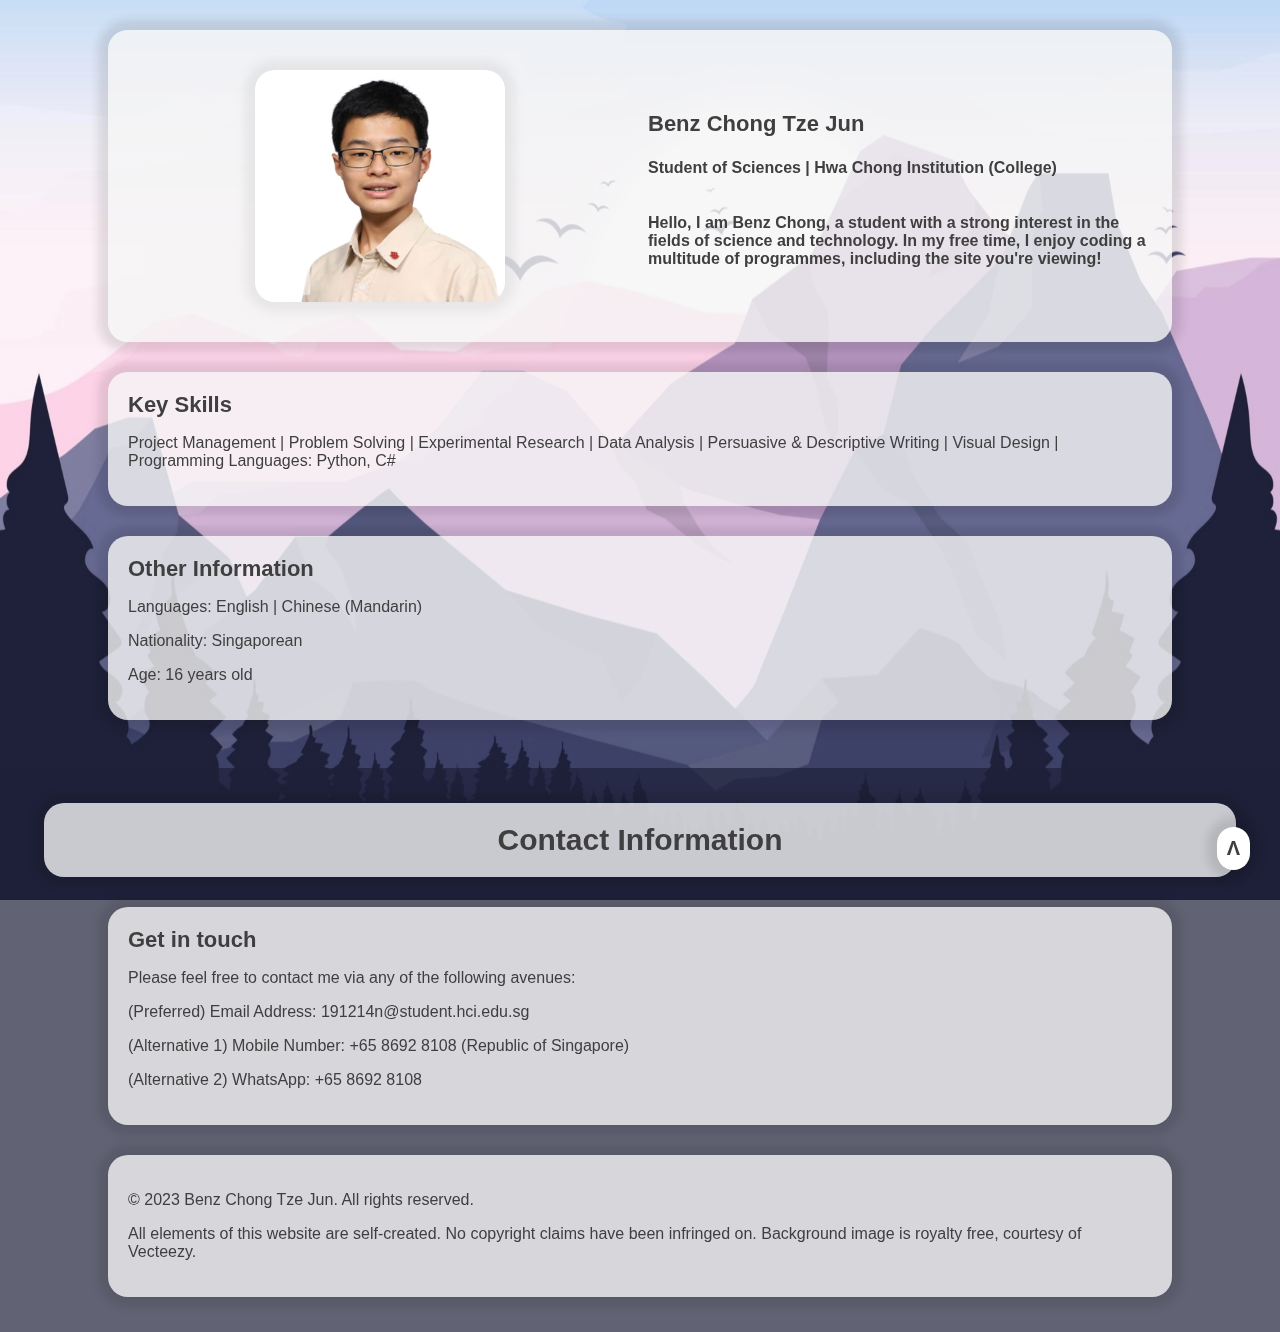
==== index.html @ c6d75299 "html" ====
<!DOCTYPE HTML>

<html>
<head>
    <link rel="stylesheet" type="text/css" href="./css/0generic.css">
    <link rel="stylesheet" type="text/css" href="./css/1titlebar.css">
    <link rel="stylesheet" type="text/css" href="./css/2cards.css">
    <link rel="stylesheet" type="text/css" href="./css/3content.css">
    <meta name="viewport" content="width=device-width">
    <title>
        Portfolio Homepage
    </title>
    <script src="./javascript/scripts.js"></script>
    <link rel="icon" type="./image/x-icon" href="./images/Website_Icon_32.png">
</head>
<body class="EntirePage">
    <img src="./images/page_background.webp" class="PageBackground">

    <?php include_once "titlebar.php"; ?>

    <div class="Card">
        <div class="Columnising">
            <img class="CardImage Columnised" src="./images/Resume_Image.jpg">
            <div class="Columnised">
                <p class="CardImageCaption">Benz Chong Tze Jun</p>
                <p class="CardImageCaption2">Student of Sciences | Hwa Chong Institution (College)</p>
                <p class="TinySeparator">&nbsp</p>
                <p class="CardImageCaption2">Hello, I am Benz Chong, a student with a strong interest in the fields of science and technology.
                    In my free time, I enjoy coding a multitude of programmes, including the site you're viewing!</p>
            </div>
        </div>
    </div>

    <div class="Card">
        <text class="CardTitle">Key Skills</text>
        <p class="CardContent">Project Management | Problem Solving | Experimental Research | Data Analysis | Persuasive & Descriptive Writing | Visual Design | Programming Languages: Python, C#</p>
    </div>

    <div class="Card">
        <text class="CardTitle">Other Information</text>
        <p class="CardContent">Languages: English | Chinese (Mandarin)</p>
        <p class="CardContent">Nationality: Singaporean</p>
        <p class="CardContent">Age: 16 years old</p>
    </div>

    <br>
    <div class="BottomBox">
        <div class="CardMega">Contact Information</div>
        <div class="Card">
            <text class="CardTitle">Get in touch</text>
            <p class="CardContent">Please feel free to contact me via any of the following avenues:</p>
            <p class="CardContent">(Preferred) Email Address: 191214n@student.hci.edu.sg</p>
            <p class="CardContent">(Alternative 1) Mobile Number: +65 8692 8108 (Republic of Singapore)</p>
            <p class="CardContent">(Alternative 2) WhatsApp: +65 8692 8108</p>
        </div>

        <div class="Card">
            <p class="CardContent">© 2023 Benz Chong Tze Jun. All rights reserved.</p>
            <p class="CardContent">All elements of this website are self-created.
            No copyright claims have been infringed on.
            Background image is royalty free, courtesy of Vecteezy.</p>
        </div>
    </div>

    <button class="SnapToTop" onclick="snapToTop()" type="button">Ʌ</button>
</body>
</html>
---- css/0generic.css ----
*, html {
    scroll-behavior: smooth !important;
}


iframe {
    width: 100%;
    position: fixed;
    top: 0;

    z-index: 1;
}



.EntirePage {
    /*background-color: rgb(255, 245, 255);
    background-image: url('/images/page_background.webp');
    background-repeat: repeat;
    background-attachment: fixed;*/
    margin: 0;
}
.PageBackground {
    position: fixed;
    top: 0;
    width: 100%;
    height: 100%;
    z-index: -999;
}
.Separator {
    font-size: 30px;
}
.TinySeparator {
    font-size: 5px;
}



.BottomBox {
    background: rgba(30,33,57,0.7);

    padding-top: 5px;
    padding-bottom: 5px;
}



.SnapToTop {
    background-color: white;
    font: bold 20px Segoe UI, -apple-system, Sans-Serif;
    color: #3F3F3F;
    position: fixed;
    bottom: 0;
    right: 0;
    border-radius: 50px;

    border: none;
    box-shadow: 0px 0px 10px 10px rgba(0,0,0,0.1);
    margin: 30px;
    padding: 10px;

    transition-duration: 0.4s;
}
.SnapToTop:hover{
    background-color: #3F3F3F;
    color: white;
    cursor: pointer;
    scale: 1.35;
}
---- css/1titlebar.css ----
@media only screen and (max-width: 1000px) {
    .MenuButtonWrapper {
        display: none !important;
    }
    .HamburgerButtonWrapper {
        display: inline !important;
    }
}

.Hamburger {
    background-color: rgba(245, 245, 245, 0.8);
    padding: 30px;
    box-shadow: 0px 0px 10px 10px rgba(0,0,0,0.1);
    border-radius: 20px;
    transition-duration: 0.4s;

    position: fixed;
    top: 80px;
    right: -75%;
    display: inline;

    z-index: 999;
}

.Hamburger.active {
    right: 10px;
}

.BlockEverything {
    position: fixed;
    height: 100%;
    width: 100%;
    z-index: 998;
    background-color: rgba(0,0,0,0.5);
    display: none;
    opacity: 0;
    transition-duration: 0.4s;
}

.BlockEverything.active {
    display: inline;
    opacity: 1;
}

.HamburgerMenuButton {
    margin-top: 10px;
    margin-bottom: 10px;
}

.HamburgerIcon {
    padding-left: 15px !important;
    padding-right: 15px !important;
}

.TitleBarAligner {
    height: 70px;
}
.TitleBar {
    background: rgba(210, 210, 215,0.6);
    backdrop-filter: blur(3px);
    text-align: center;
    height: 70px;
    width: 100%;
    box-shadow: 0px 0px 10px 10px rgba(0,0,0,0.1);

    position: fixed;
    top: 0;

    z-index: 1;
}
.Title {
    padding-top: 12px;
    padding-bottom: 12px;
    padding-right: 30px;
    padding-left: 30px;
    border-radius: 50px;

    background-color: white;
    box-shadow: 0px 0px 10px 10px rgba(0,0,0,0.1);

    font-family: Segoe UI, -apple-system, Sans-Serif;
    font-size: 24px;
    color: #3F3F3F;
    text-align: center;

    justify-content: center;

    transition-duration: 0.4s;

    position: fixed;
    top: 8px;
    left: 10px;
}
.Title:hover{
    scale: 1.05
}
.MenuButtonWrapper {
    position: fixed;
    display: inline;
    top: 12px;
    right: 10px;
}
.HamburgerButtonWrapper {
    position: fixed;
    display: none;
    top: 12px;
    right: 10px;
}
.MenuButton {
    padding-top: 10px;
    padding-bottom: 10px;
    padding-right: 20px;
    padding-left: 20px;
    display: inline-block;
    border-radius: 50px;

    background-color: white;
    border: none;
    box-shadow: 0px 0px 5px 5px rgba(0,0,0,0.1);
    margin-left: 5px;
    margin-right: 5px;

    font-family: Segoe UI, -apple-system, Sans-Serif;
    font-size: 18px;
    font-weight: 500 !important;
    color: #3F3F3F;
    text-align: center;

    justify-content: center;

    transition-duration: 0.4s;
}
.MenuButtonSelected{
    padding-top: 10px;
    padding-bottom: 10px;
    padding-right: 20px;
    padding-left: 20px;
    display: inline-block;
    border-radius: 50px;

    background-color: white;
    border: none;
    box-shadow: 0px 0px 5px 5px rgba(0,0,0,0.1);
    margin-left: 5px;
    margin-right: 5px;

    font-family: Segoe UI, -apple-system, Sans-Serif;
    font-size: 18px;
    font-weight: 500 !important;
    color: #3F3F3F;
    text-align: center;

    justify-content: center;

    transition-duration: 0.4s;

    background-color: #3F3F3F;
    color: white;
}
.MenuButton:hover{
    background-color: #3F3F3F;
    color: white;
    cursor: pointer;
    scale: 1.15;
}
.MenuButtonSelected:hover{
    background-color: #3F3F3F;
    color: white;
    cursor: pointer;
    scale: 1.15;
}
---- css/2cards.css ----
.Columnising {
    display: grid;
    grid-template-columns: 1fr;
    gap: 1rem;
}

@media only screen and (min-width: 800px) {
    .Columnising {
        grid-template-columns: 1fr 1fr;
    }
    .Columnised {
        margin-top: auto;
        margin-bottom: auto;
    }
    .Columnised > p {
        text-align: left !important;
    }
    .CardImage {
        margin-bottom: 20px !important;
    }
}

.IconLeftTextRightDisplay {
    display: grid;
    grid-template-columns: 1fr 6fr;
}

@media only screen and (max-width: 1000px) {
    .IconLeftTextRightDisplay {
        grid-template-columns: 1fr 5fr;
    }
}

@media only screen and (max-width: 850px) {
    .IconLeftTextRightDisplay {
        grid-template-columns: 1fr 3fr;
    }
}

@media only screen and (max-width: 700px) {
    .IconLeftTextRightDisplay {
        grid-template-columns: 1fr 2fr;
    }
}

@media only screen and (max-width: 600px) {
    .IconLeftTextRightDisplay {
        grid-template-columns: 1fr;
    }
    .LeftIcon {
        width: 60% !important;
    }
}

.LeftIcon {
    width: 95%;
    min-height: 70%;
}


.Card {
    background-color: rgba(245, 245, 245, 0.8);
    padding: 20px;
    box-shadow: 0px 0px 10px 10px rgba(0,0,0,0.1);
    margin-left: auto;
    margin-right: auto;
    margin-top: 30px;
    margin-bottom: 30px;
    width: 80%;
    border-radius: 20px;
    transition-duration: 0.4s;
}
.CardLink:hover {
    cursor: pointer;
    background-color: rgba(255, 245, 255, 1.0);
    scale: 1.05;
}
.CardMega{
    background-color: rgba(245, 245, 245, 0.8);
    padding: 20px;
    box-shadow: 0px 0px 10px 10px rgba(0,0,0,0.1);
    width: 800px;
    margin-left: auto;
    margin-right: auto;
    margin-top: 30px;
    margin-bottom: 30px;
    width: 90%;
    border-radius: 20px;

    font: bold 30px Segoe UI, -apple-system, Sans-Serif;
    color: #3F3F3F;
    text-align: center;

    z-index: 1
}
---- css/3content.css ----
.CardIcon {
    height: 100px;
    max-width: 100%;
}
.TinyIcon {
    height: 15px;
}
.CardTitle {
    font: bold 22px Segoe UI, -apple-system, Sans-Serif;
    color: #3F3F3F
}
.CardHumongousTitle {
    font: bold 100px Monospace;
    color: #3F3F3F
}
.CardSubheader{
    font: bold 18px Segoe UI, -apple-system, Sans-Serif;
    text-decoration: underline;
    color: #3F3F3F
}
.CardContent {
    font: 16px Segoe UI, -apple-system, Sans-Serif;
    font-weight: 500;
    color: #3F3F3F
}
.CardImage {
    display: block;
    margin-top: 20px;
    margin-bottom: 0px;
    margin-left: auto;
    margin-right: auto;
    width: 60%;
    max-width: 250px;
    box-shadow: 0px 0px 10px 10px rgba(200,200,200,0.3);
    border-radius: 20px;
}
.CardImageCaption {
    text-align: center;
    font: bold 22px Segoe UI, -apple-system, Sans-Serif;
    color: #3F3F3F;
}
.CardImageCaption2 {
    text-align: center;
    font: 16px Segoe UI, -apple-system, Sans-Serif;
    font-weight: 600;
    color: #3F3F3F;
}
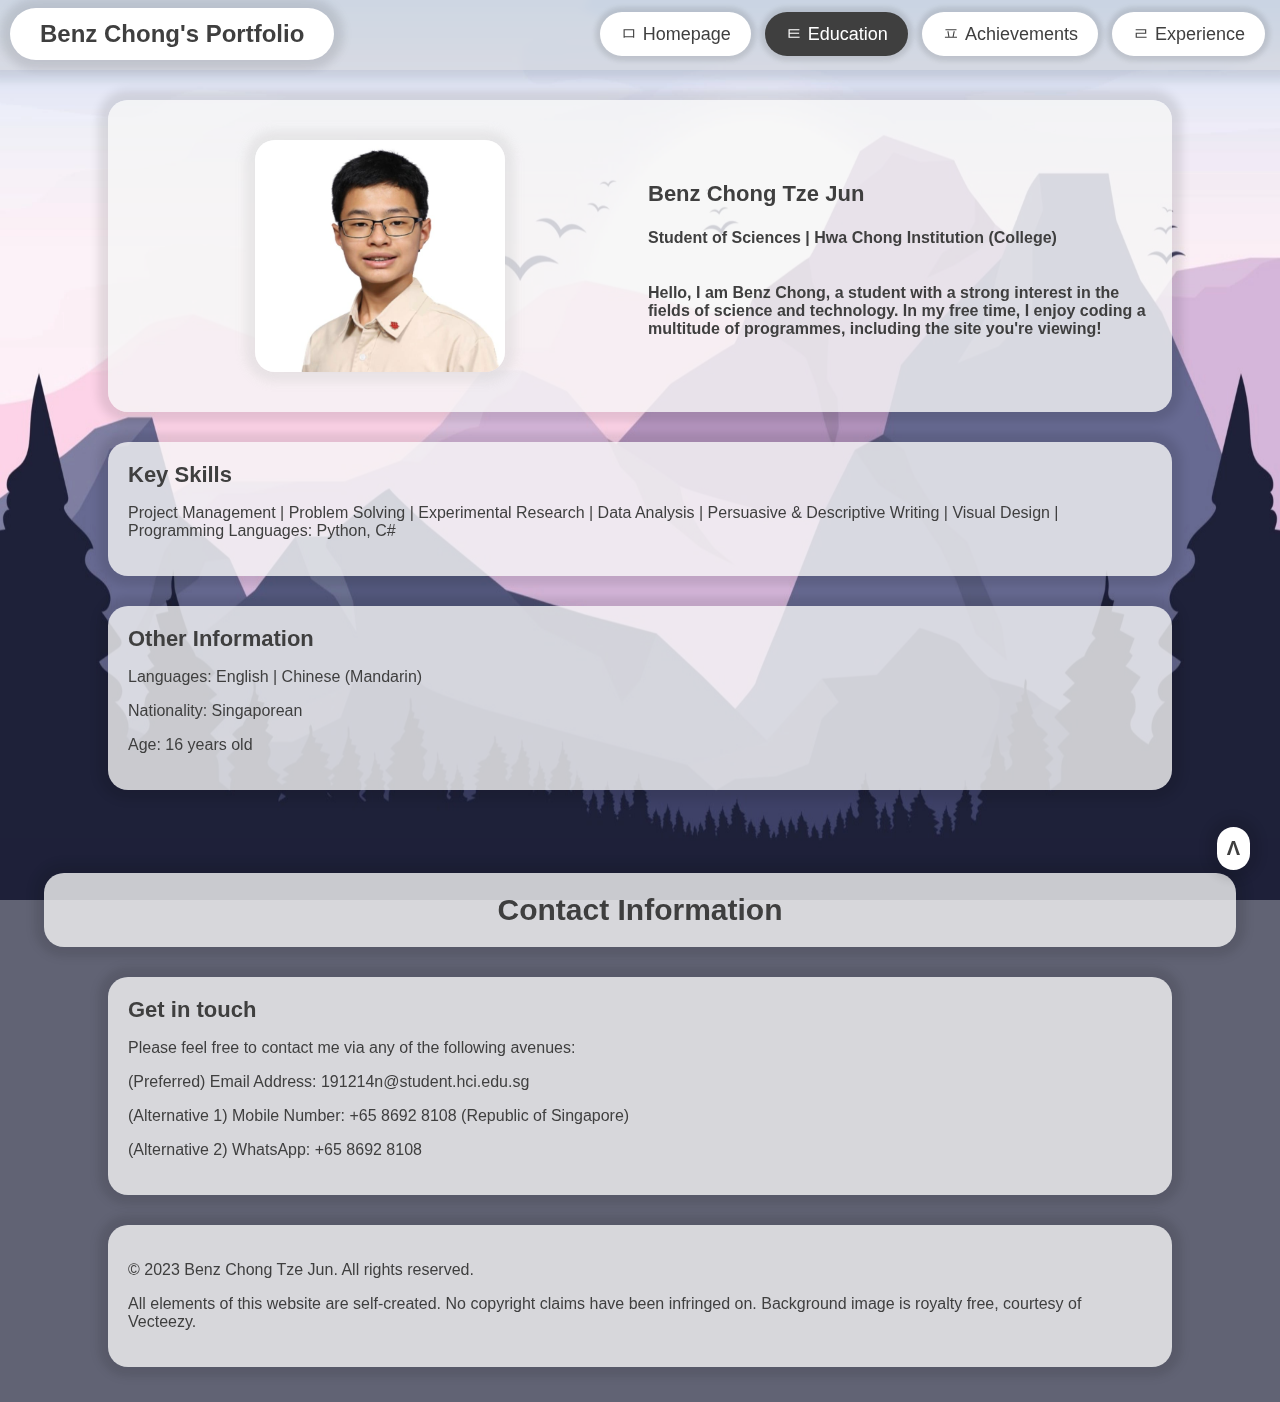
==== commit eb41bdf5: "update html" ====
--- a/index.html
+++ b/index.html
@@ -15,8 +15,31 @@
 </head>
 <body class="EntirePage">
     <img src="./images/page_background.webp" class="PageBackground">
-
-    <?php include_once "titlebar.php"; ?>
+    <div class="TitleBarAligner"></div>
+    <div class="TitleBar">
+        <b class="Title" onclick="location.href='./'" type="button">Benz Chong's Portfolio</b>
+        <p></p>
+        <div class="MenuButtonWrapper">
+            <button class="MenuButton" onclick="location.href='./'" type="button">ㅁ Homepage</button>
+            <button class="MenuButtonSelected" onclick="location.href='./education'" type="button">ㅌ Education</button>
+            <button class="MenuButton" onclick="location.href='./achievements'" type="button">ㅍ Achievements</button>
+            <button class="MenuButton" onclick="location.href='./experience'" type="button">ㄹ Experience</button>
+        </div>
+        <div class="HamburgerButtonWrapper">
+            <button class="HamburgerIcon MenuButton" type="button" onclick="toggleHamburger()"><b>三</b></button>
+        </div>
+    </div>
+    <div class="Hamburger" id="hamburgerMenu">
+        <button class="HamburgerMenuButton MenuButton" onclick="location.href='./'" type="button">ㅁ Homepage</button>
+        <br>
+        <button class="HamburgerMenuButton MenuButtonSelected" onclick="location.href='./education'" type="button">ㅌ Education</button>
+        <br>
+        <button class="HamburgerMenuButton MenuButton" onclick="location.href='./achievements'" type="button">ㅍ Achievements</button>
+        <br>
+        <button class="HamburgerMenuButton MenuButton" onclick="location.href='./experience'" type="button">ㄹ Experience</button>
+    </div>
+    <div class="BlockEverything" id="blockEverything" onclick="closeMenu()" type="button"></div>
+    <p class="Separator"></p>
 
     <div class="Card">
         <div class="Columnising">
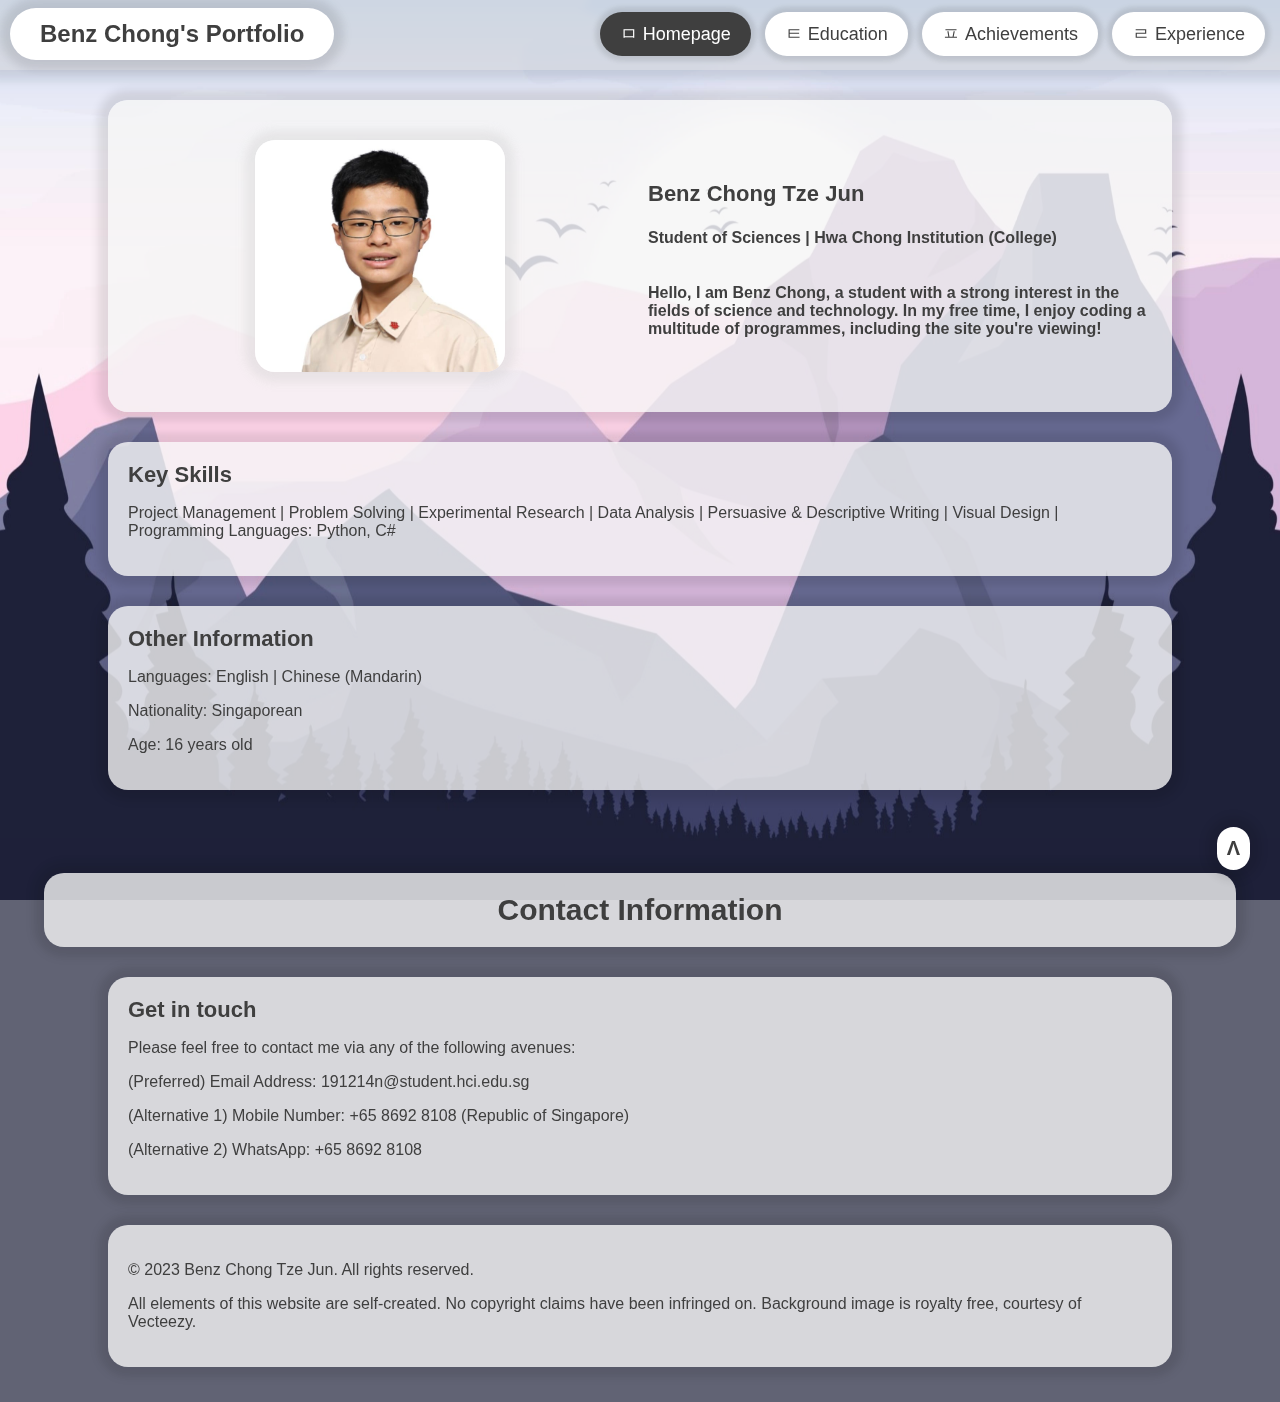
==== commit 719285b1: "Update index.html" ====
--- a/index.html
+++ b/index.html
@@ -20,8 +20,8 @@
         <b class="Title" onclick="location.href='./'" type="button">Benz Chong's Portfolio</b>
         <p></p>
         <div class="MenuButtonWrapper">
-            <button class="MenuButton" onclick="location.href='./'" type="button">ㅁ Homepage</button>
-            <button class="MenuButtonSelected" onclick="location.href='./education'" type="button">ㅌ Education</button>
+            <button class="MenuButtonSelected" onclick="location.href='./'" type="button">ㅁ Homepage</button>
+            <button class="MenuButton" onclick="location.href='./education'" type="button">ㅌ Education</button>
             <button class="MenuButton" onclick="location.href='./achievements'" type="button">ㅍ Achievements</button>
             <button class="MenuButton" onclick="location.href='./experience'" type="button">ㄹ Experience</button>
         </div>
@@ -30,9 +30,9 @@
         </div>
     </div>
     <div class="Hamburger" id="hamburgerMenu">
-        <button class="HamburgerMenuButton MenuButton" onclick="location.href='./'" type="button">ㅁ Homepage</button>
+        <button class="HamburgerMenuButton MenuButtonSelected" onclick="location.href='./'" type="button">ㅁ Homepage</button>
         <br>
-        <button class="HamburgerMenuButton MenuButtonSelected" onclick="location.href='./education'" type="button">ㅌ Education</button>
+        <button class="HamburgerMenuButton MenuButton" onclick="location.href='./education'" type="button">ㅌ Education</button>
         <br>
         <button class="HamburgerMenuButton MenuButton" onclick="location.href='./achievements'" type="button">ㅍ Achievements</button>
         <br>
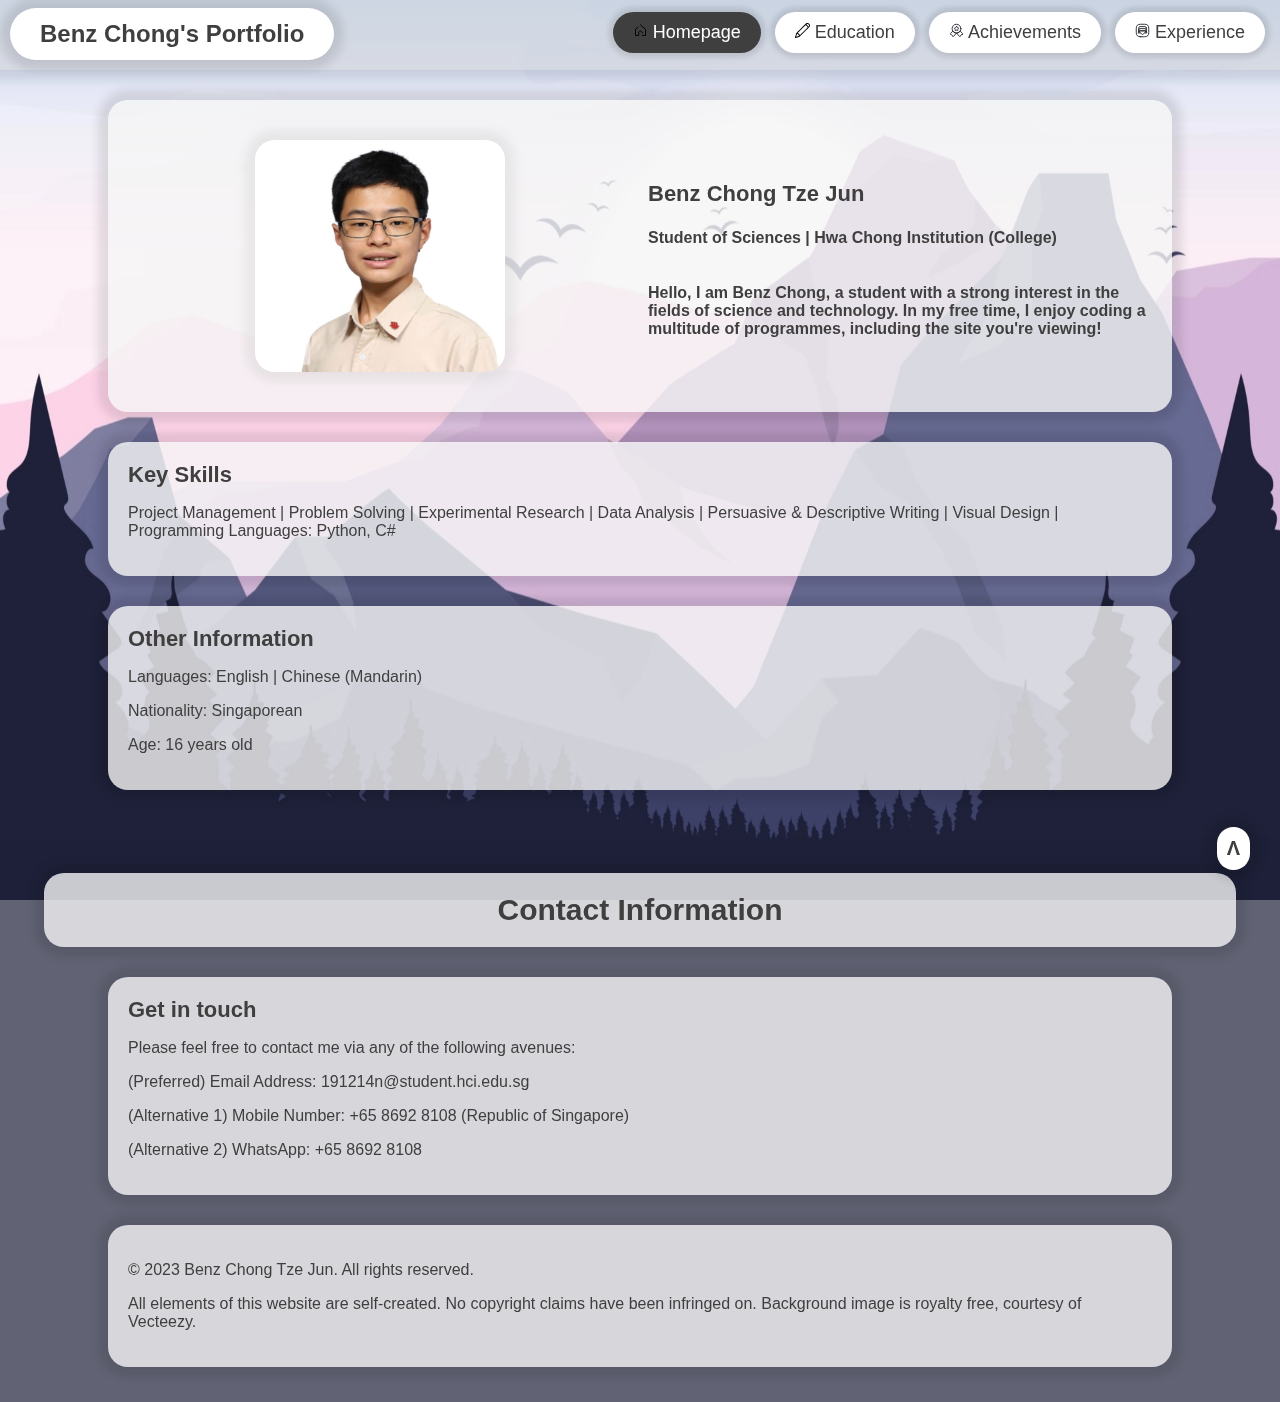
==== commit b7beac02: "commit" ====
--- a/index.html
+++ b/index.html
@@ -20,10 +20,22 @@
         <b class="Title" onclick="location.href='./'" type="button">Benz Chong's Portfolio</b>
         <p></p>
         <div class="MenuButtonWrapper">
-            <button class="MenuButtonSelected" onclick="location.href='./'" type="button">ㅁ Homepage</button>
-            <button class="MenuButton" onclick="location.href='./education'" type="button">ㅌ Education</button>
-            <button class="MenuButton" onclick="location.href='./achievements'" type="button">ㅍ Achievements</button>
-            <button class="MenuButton" onclick="location.href='./experience'" type="button">ㄹ Experience</button>
+            <button class="MenuButtonSelected" onclick="location.href='./'" type="button">
+                <img src="./images/Home.svg" class="TinyIcon">
+                Homepage
+            </button>
+            <button class="MenuButton" onclick="location.href='./education'" type="button">
+                <img src="./images/Edu.svg" class="TinyIcon">
+                Education
+            </button>
+            <button class="MenuButton" onclick="location.href='./achievements'" type="button">
+                <img src="./images/Ach.svg" class="TinyIcon">
+                Achievements
+            </button>
+            <button class="MenuButton" onclick="location.href='./experience'" type="button">
+                <img src="./images/Exp.svg" class="TinyIcon">
+                Experience
+            </button>
         </div>
         <div class="HamburgerButtonWrapper">
             <button class="HamburgerIcon MenuButton" type="button" onclick="toggleHamburger()"><b>三</b></button>
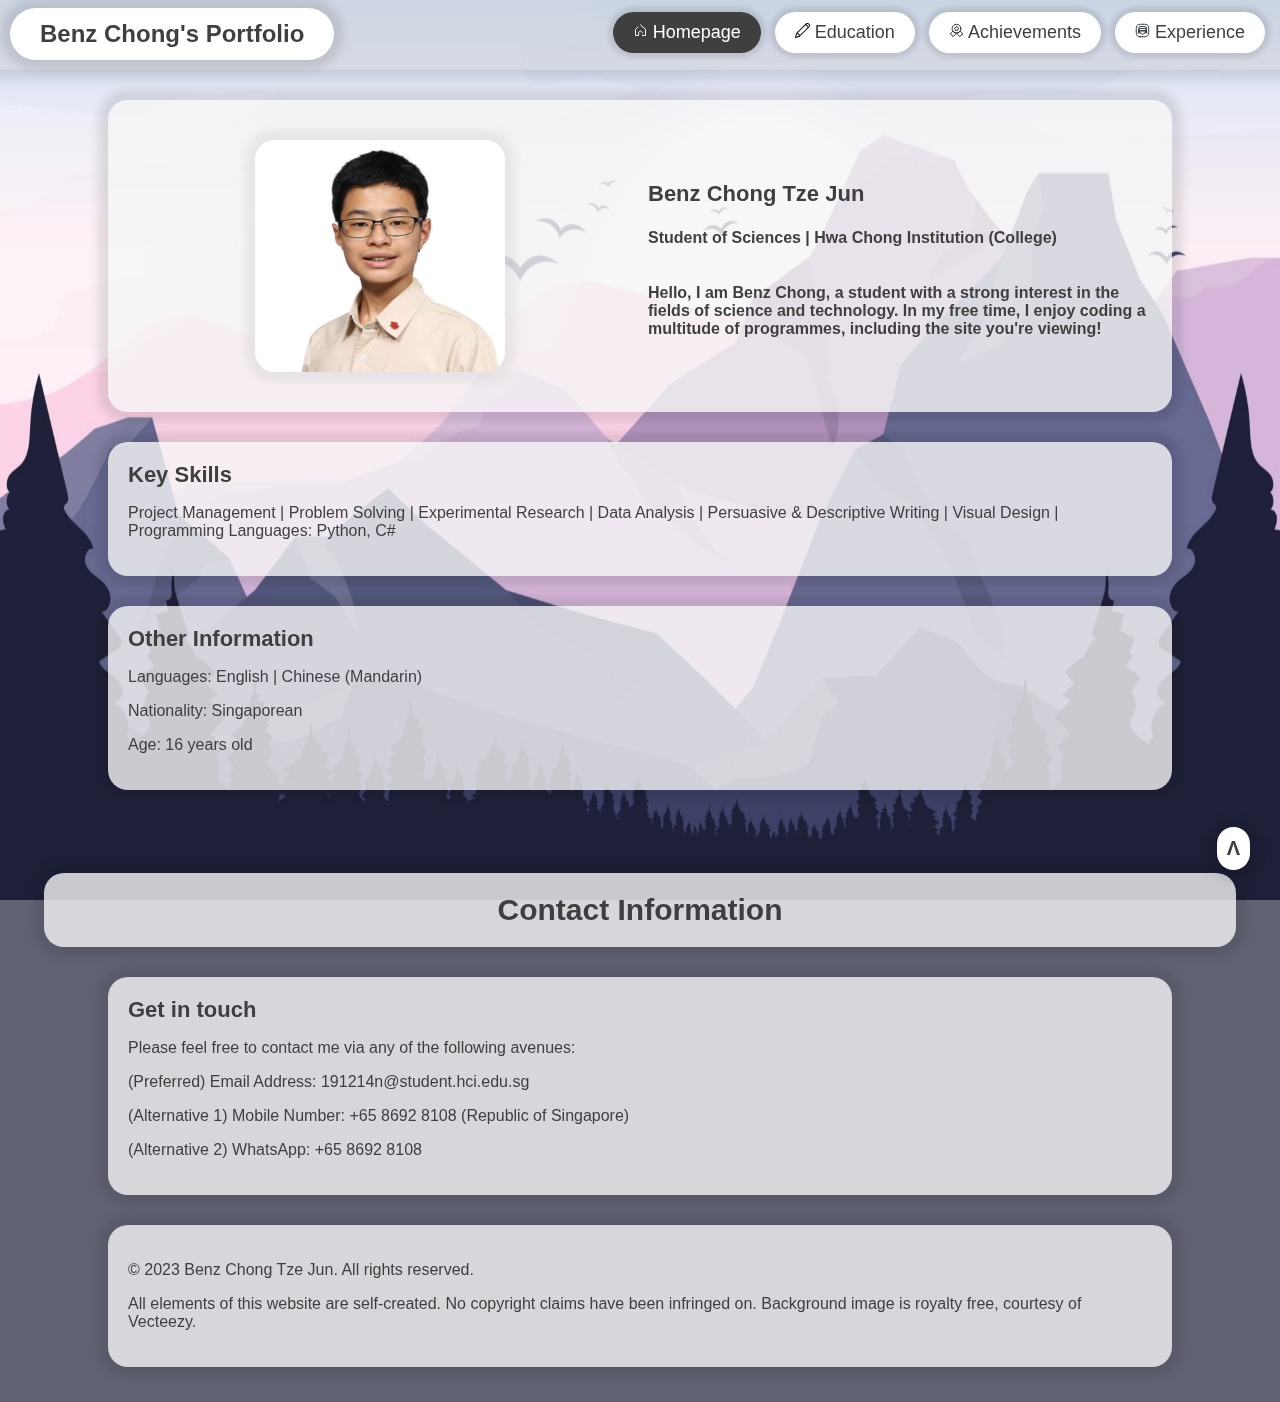
==== commit 1281496c: "mobile menu" ====
--- a/index.html
+++ b/index.html
@@ -42,13 +42,25 @@
         </div>
     </div>
     <div class="Hamburger" id="hamburgerMenu">
-        <button class="HamburgerMenuButton MenuButtonSelected" onclick="location.href='./'" type="button">ㅁ Homepage</button>
+        <button class="HamburgerMenuButton MenuButtonSelected" onclick="location.href='./'" type="button">
+            <img src="./images/Home.svg" class="TinyIcon">
+            Homepage
+        </button>
         <br>
-        <button class="HamburgerMenuButton MenuButton" onclick="location.href='./education'" type="button">ㅌ Education</button>
+        <button class="HamburgerMenuButton MenuButton" onclick="location.href='./education'" type="button">
+            <img src="./images/Edu.svg" class="TinyIcon">
+            Education
+        </button>
         <br>
-        <button class="HamburgerMenuButton MenuButton" onclick="location.href='./achievements'" type="button">ㅍ Achievements</button>
+        <button class="HamburgerMenuButton MenuButton" onclick="location.href='./achievements'" type="button">
+            <img src="./images/Ach.svg" class="TinyIcon">
+            Achievements
+        </button>
         <br>
-        <button class="HamburgerMenuButton MenuButton" onclick="location.href='./experience'" type="button">ㄹ Experience</button>
+        <button class="HamburgerMenuButton MenuButton" onclick="location.href='./experience'" type="button">
+            <img src="./images/Exp.svg" class="TinyIcon">
+            Experience
+        </button>
     </div>
     <div class="BlockEverything" id="blockEverything" onclick="closeMenu()" type="button"></div>
     <p class="Separator"></p>
--- a/css/1titlebar.css
+++ b/css/1titlebar.css
@@ -157,11 +157,19 @@
     background-color: #3F3F3F;
     color: white;
 }
+
+.MenuButtonSelected > img {
+    filter: invert(100%);
+}
+
 .MenuButton:hover{
     background-color: #3F3F3F;
     color: white;
     cursor: pointer;
     scale: 1.15;
+}
+.MenuButton:hover > img {
+    filter: invert(100%);
 }
 .MenuButtonSelected:hover{
     background-color: #3F3F3F;
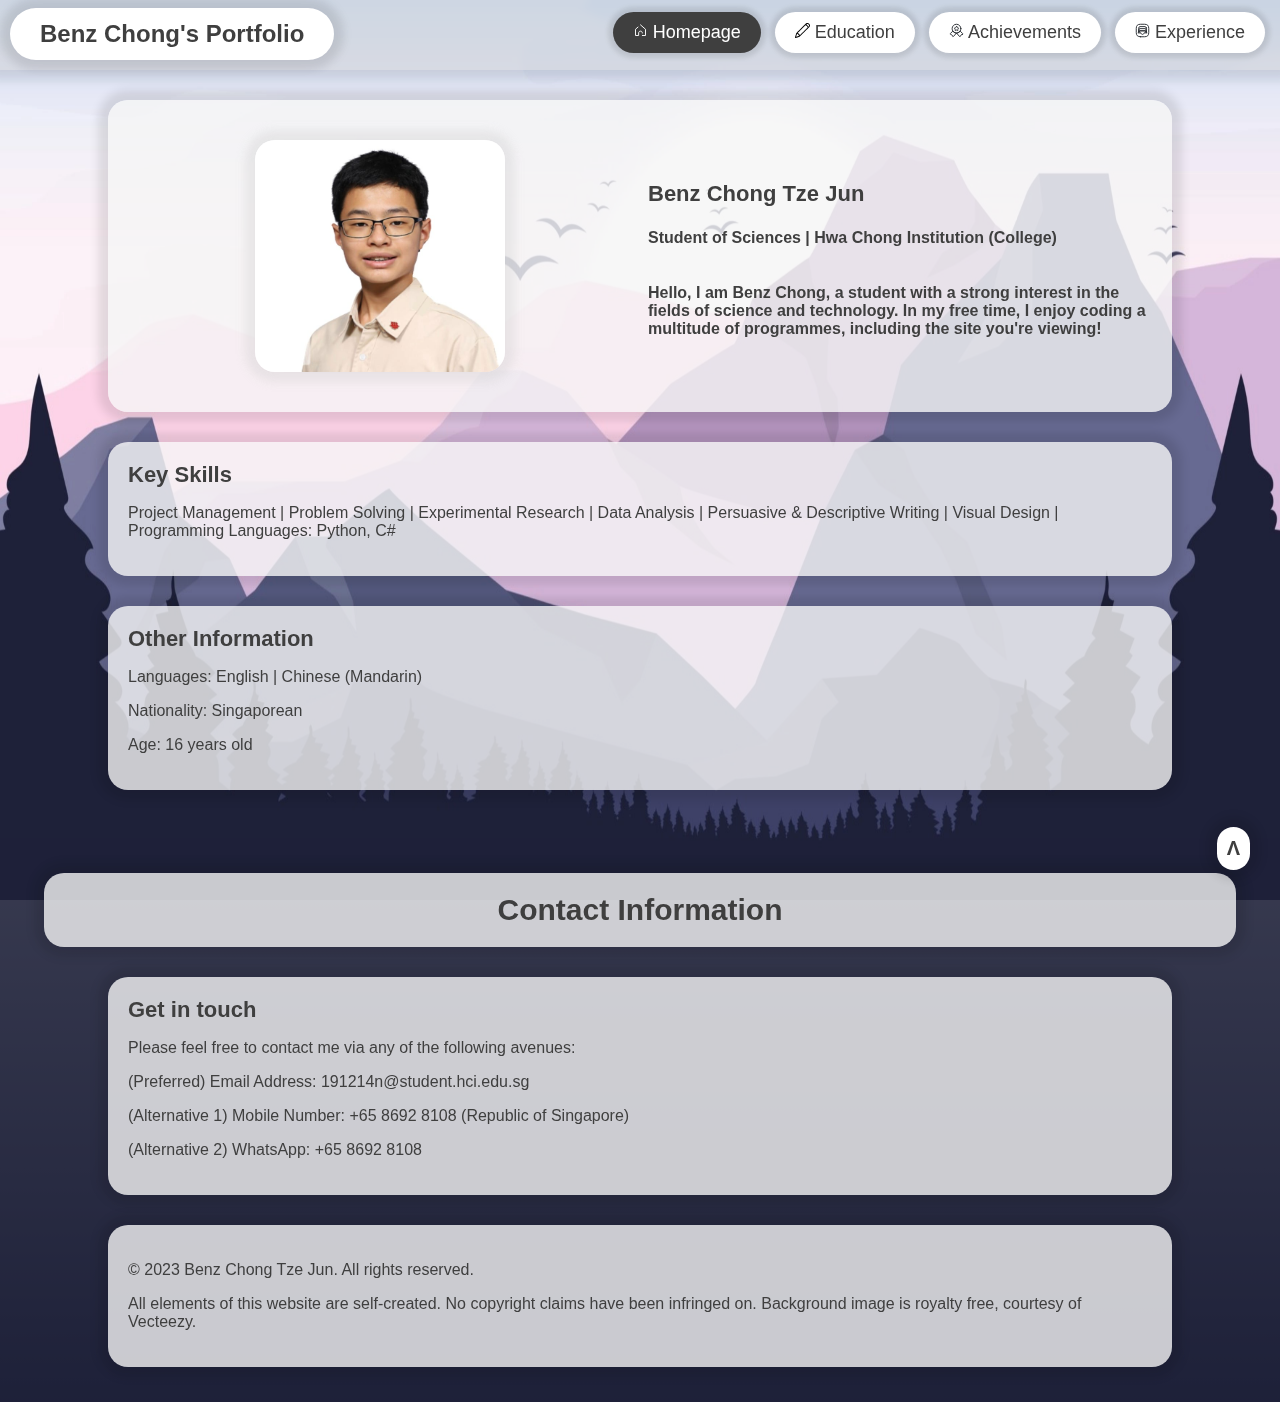
==== commit e59cc8cc: "add id" ====
--- a/index.html
+++ b/index.html
@@ -6,6 +6,7 @@
     <link rel="stylesheet" type="text/css" href="./css/1titlebar.css">
     <link rel="stylesheet" type="text/css" href="./css/2cards.css">
     <link rel="stylesheet" type="text/css" href="./css/3content.css">
+    <link rel="stylesheet" type="text/css" href="./css/4reveal.css">
     <meta name="viewport" content="width=device-width">
     <title>
         Portfolio Homepage
@@ -38,7 +39,7 @@
             </button>
         </div>
         <div class="HamburgerButtonWrapper">
-            <button class="HamburgerIcon MenuButton" type="button" onclick="toggleHamburger()"><b>三</b></button>
+            <button class="HamburgerIcon MenuButton" id="hamburgerIcon" type="button" onclick="toggleHamburger()"><b>三</b></button>
         </div>
     </div>
     <div class="Hamburger" id="hamburgerMenu">
@@ -65,7 +66,7 @@
     <div class="BlockEverything" id="blockEverything" onclick="closeMenu()" type="button"></div>
     <p class="Separator"></p>
 
-    <div class="Card">
+    <div class="Card Reveal">
         <div class="Columnising">
             <img class="CardImage Columnised" src="./images/Resume_Image.jpg">
             <div class="Columnised">
@@ -78,12 +79,12 @@
         </div>
     </div>
 
-    <div class="Card">
+    <div class="Card Reveal">
         <text class="CardTitle">Key Skills</text>
         <p class="CardContent">Project Management | Problem Solving | Experimental Research | Data Analysis | Persuasive & Descriptive Writing | Visual Design | Programming Languages: Python, C#</p>
     </div>
 
-    <div class="Card">
+    <div class="Card Reveal">
         <text class="CardTitle">Other Information</text>
         <p class="CardContent">Languages: English | Chinese (Mandarin)</p>
         <p class="CardContent">Nationality: Singaporean</p>
--- a/css/0generic.css
+++ b/css/0generic.css
@@ -18,6 +18,7 @@
     background-image: url('/images/page_background.webp');
     background-repeat: repeat;
     background-attachment: fixed;*/
+    background: linear-gradient(white, rgb(30,33,57));
     margin: 0;
 }
 .PageBackground {
--- a/css/1titlebar.css
+++ b/css/1titlebar.css
@@ -50,6 +50,12 @@
 .HamburgerIcon {
     padding-left: 15px !important;
     padding-right: 15px !important;
+}
+
+.HamburgerIcon:hover {
+    background-color: white !important;
+    color: #3F3F3F !important;
+    scale: 1 !important;
 }
 
 .TitleBarAligner {
--- a/css/4reveal.css
+++ b/css/4reveal.css
@@ -0,0 +1,11 @@
+.Reveal {
+    position: relative;
+    transform: translateY(75px);
+    opacity: 0;
+    transition: 1s all ease;
+}
+
+.Reveal.active {
+    transform: translateY(0);
+    opacity: 1;
+}